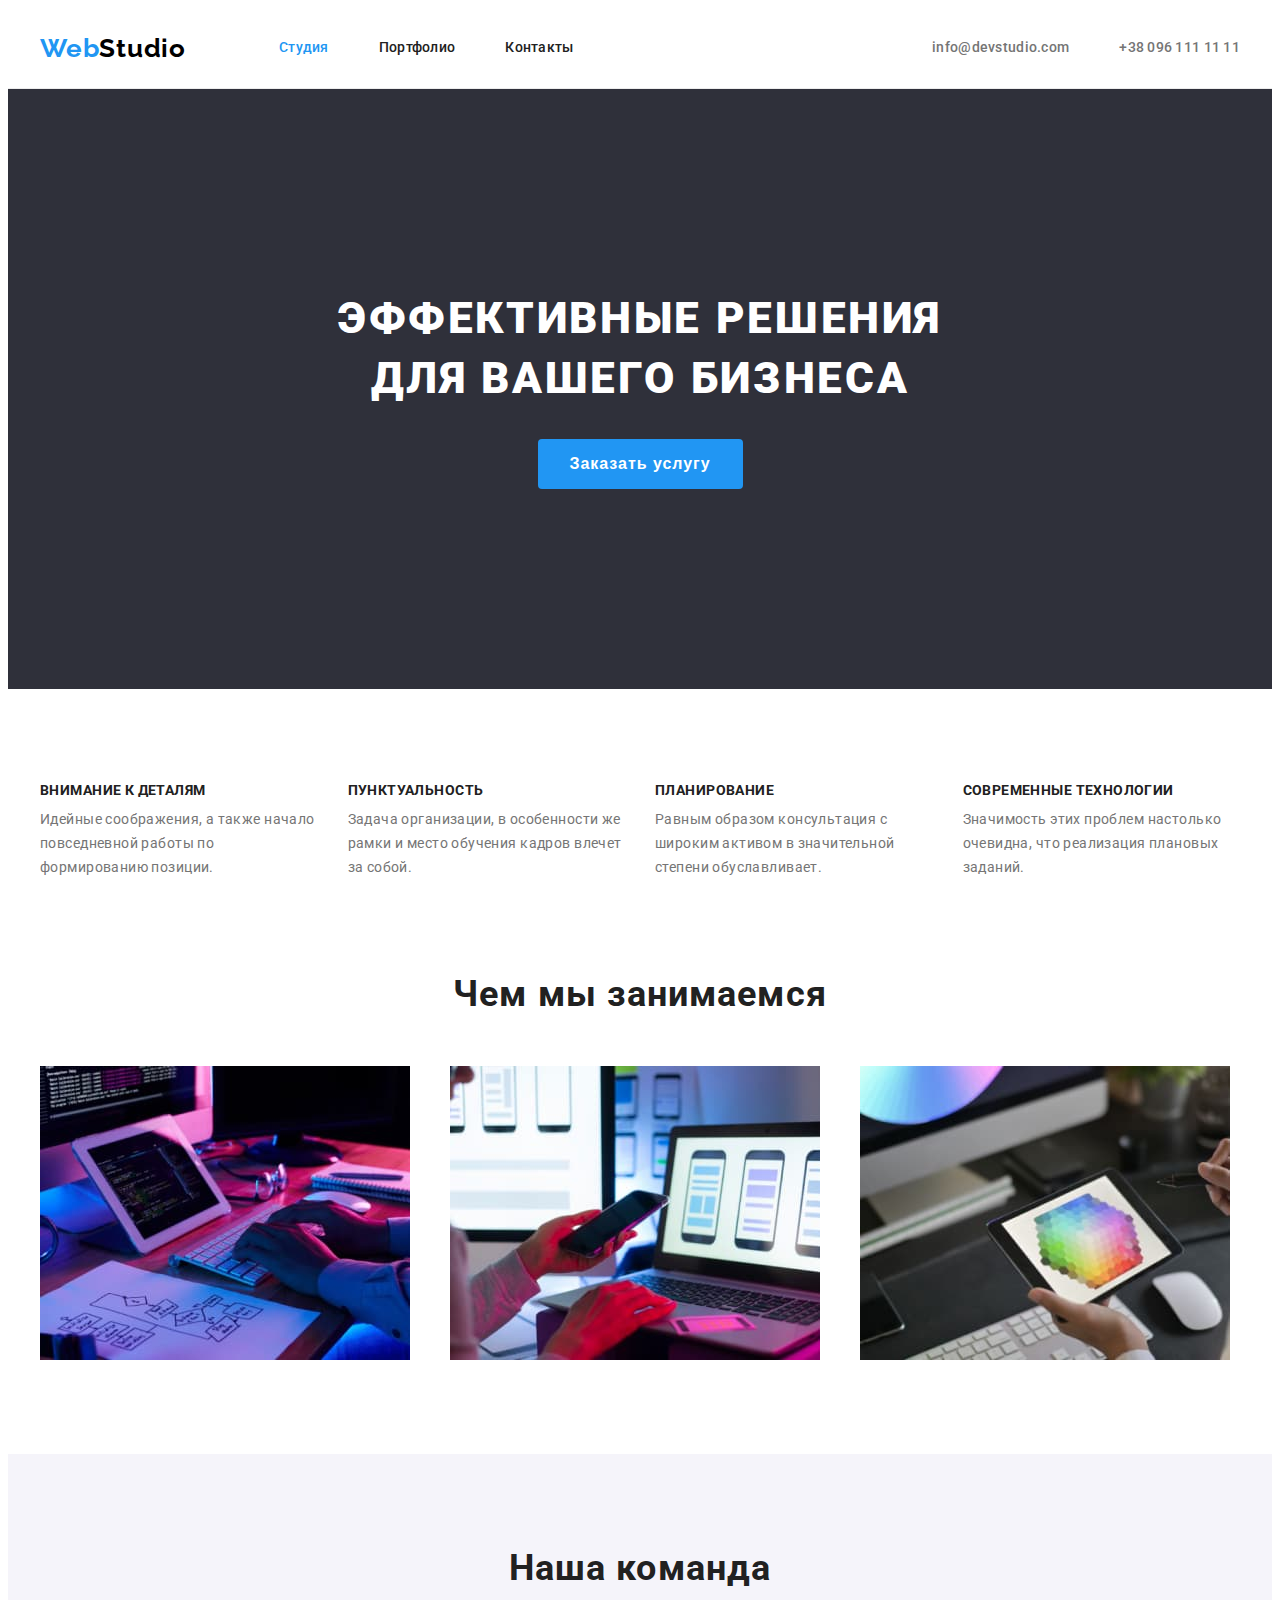
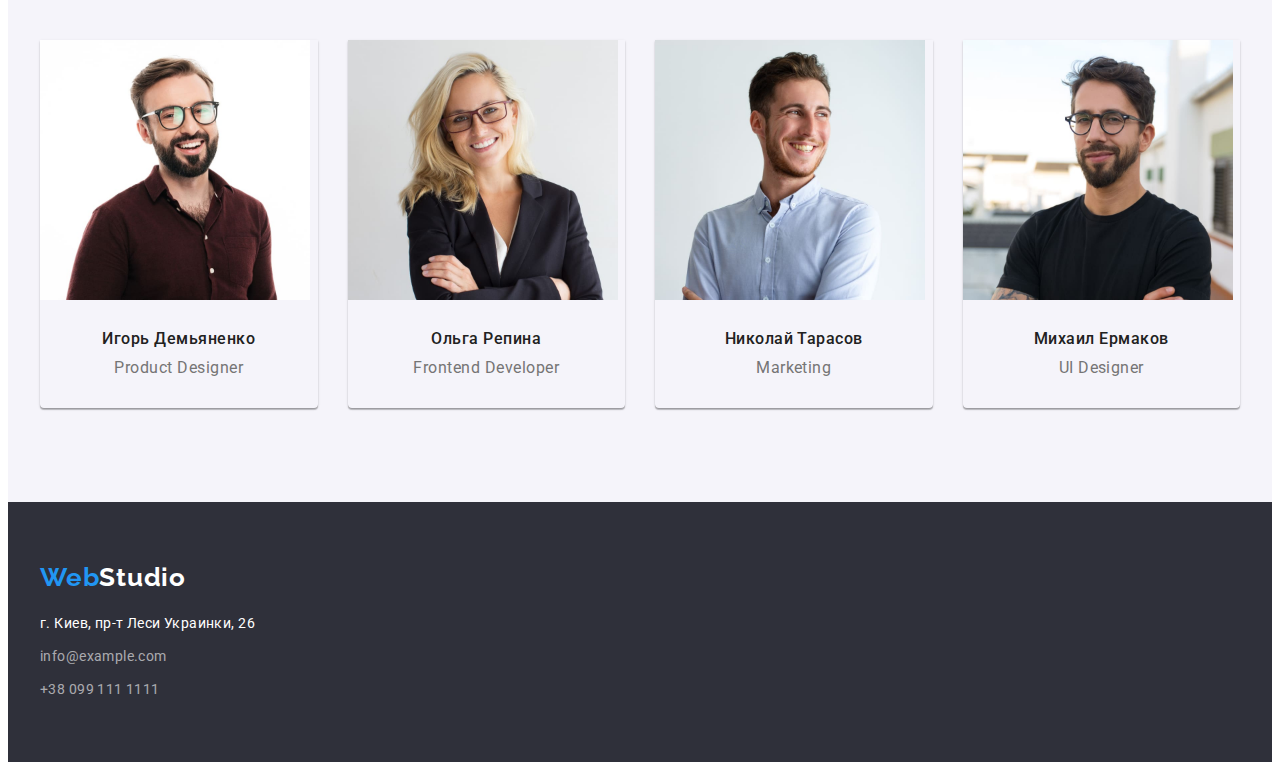
==== index.html @ 1a663ec4 "copy-hw-03" ====
<!DOCTYPE html>
<html lang="ru">
<head>
    <meta charset="UTF-8">
    <meta http-equiv="X-UA-Compatible" content="IE=edge">
    <meta name="viewport" content="width=device-width, initial-scale=1.0">
    <title>Document</title>
    <link rel="preconnect" href="https://fonts.googleapis.com">
    <link rel="preconnect" href="https://fonts.gstatic.com" crossorigin>
    <link href="https://fonts.googleapis.com/css2?family=Raleway:wght@700&family=Roboto:wght@400;500;700;900&display=swap"
        rel="stylesheet">
    <link rel="stylesheet" href="https://cdnjs.cloudflare.com/ajax/libs/modern-normalize/1.1.0/modern-normalize.min.css"
        integrity="sha512-wpPYUAdjBVSE4KJnH1VR1HeZfpl1ub8YT/NKx4PuQ5NmX2tKuGu6U/JRp5y+Y8XG2tV+wKQpNHVUX03MfMFn9Q=="
        crossorigin="anonymous" referrerpolicy="no-referrer" />
    <link rel="stylesheet" href="./css/styles.css">
</head>

<body>

    <header class="header">
        <div class="container header-flex">
            <nav class="navigation">
                <a class="link logo logo-header" href="" lang="en"><span class="web">Web</span>Studio</a>
                <ul class="list list-nav">
                    <li class="list-nav-item"><a class="link nav-link active" href="./index.html">Студия</a></li>
                    <li class="list-nav-item"><a class="link nav-link" href="./portfolio.html">Портфолио</a></li>
                    <li class="list-nav-item"><a class="link nav-link" href="">Контакты</a></li>
                </ul>
            </nav>
            <ul class="list list-contacts">
                <li class="list-contacts-item"><a class="link contacts-link" href="mailto:info@devstudio.com">info@devstudio.com</a></li>
                <li class="list-contacts-item"><a class="link contacts-link" href="tel:+380961111111">+38 096 111 11 11</a></li>
            </ul>
        </div>
    </header>

    <main>

        <section class="hero">
            <h1 class="hero-title">Эффективные решения<br> для вашего бизнеса</h1>
            <button class="order-service" type="button">Заказать услугу</button>
        </section>

        <section class="features">
            <div class="container">
                <h2 style="display:none">Особенности</h2>
                <ul class="list list-features">
                    <li class="list-features-item">
                        <h3 class="list-features-title">Внимание к деталям</h3>
                        <p class="list-features-text">Идейные соображения, а также начало повседневной
                            работы по формированию позиции.</p>
                    </li>
                    <li class="list-features-item">
                        <h3 class="list-features-title">Пунктуальность</h3>
                        <p class="list-features-text">Задача организации, в особенности же рамки
                            и место обучения кадров влечет за собой.</p>
                    </li>
                    <li class="list-features-item">
                        <h3 class="list-features-title">Планирование</h3>
                        <p class="list-features-text">Равным образом консультация с широким активом
                            в значительной степени обуславливает.</p>
                    </li>
                    <li class="list-features-item">
                        <h3 class="list-features-title">Современные технологии</h3>
                        <p class="list-features-text">Значимость этих проблем настолько очевидна,
                            что реализация плановых заданий.</p>
                    </li>
                </ul>
            </div>
        </section>

        <section class="activities">
            <div class="container">
                <h2 class="activities-title">Чем мы занимаемся</h2>
                <ul class="list list-activities">
                    <li class="list-activities-item"><img src="./images/whatwearedoing/img1.jpg" alt="Руки, котрорые пишут код"
                            width="370" height="294">
                    </li>
                    <li class="list-activities-item"><img src="./images/whatwearedoing/img2.jpg" alt="Проверяют макет сайтя для телефона"
                            width="370" height="294">
                    </li>
                    <li class="list-activities-item"><img src="./images/whatwearedoing/img3.jpg" alt="Планшет, на котором цветной логотип"
                            width="370" height="294">
                    </li>
                </ul>
            </div>
        </section>

        <section class="ourteam">
            <div class="container">
                <h2 class="ourteam-title">Наша команда</h2>
                <ul class="list list-ourteam">
                    <li class="list-ourteam-item">
                        <img src="./images/ourteam/img1.jpg" alt="Фото Игоря Демьяненко" width="270" height="260">
                        <h3 class="ourteam-name">Игорь Демьяненко</h3>
                        <p class="ourteam-profession" lang="en">Product Designer</p>
                    </li>
                    <li class="list-ourteam-item">
                        <img src="./images/ourteam/img2.jpg" alt="Фото Ольги Репиной" width="270" height="260">
                        <h3 class="ourteam-name">Ольга Репина</h3>
                        <p class="ourteam-profession" lang="en">Frontend Developer</p>
                    </li>
                    <li class="list-ourteam-item">
                        <img src="./images/ourteam/img3.jpg" alt="Фото Николая Тарасова" width="270" height="260">
                        <h3 class="ourteam-name">Николай Тарасов</h3>
                        <p class="ourteam-profession" lang="en">Marketing</p>
                    </li>
                    <li class="list-ourteam-item">
                        <img src="./images/ourteam/img4.jpg" alt="Фото Михаила Ермакова" width="270" height="260">
                        <h3 class="ourteam-name">Михаил Ермаков</h3>
                        <p class="ourteam-profession" lang="en">UI Designer</p>
                    </li>
                </ul>
            </div>
        </section>
    </main>

    <footer class="footer">
        <div class="container">
        <a class="link logo logo-footer" href="" lang="en"><span class="web">Web</span>Studio</a>
            <address class="footer-contacts">
                <ul class="list list-footer">
                    <li class="list-footer-item"><a class="link footer-address-link"
                            href="https://goo.gl/maps/6n3pDnKZSii65f8L8" target="_blank" rel="noreferrer noopener">
                            г. Киев, пр-т Леси Украинки, 26</a>
                    </li>
                    <li class="list-footer-item"><a class="link footer-contacts-link"
                            href="mailto:info@example.com">info@example.com</a>
                    </li>
                    <li class="list-footer-item"><a class="link footer-contacts-link" 
                            href="tel:+380991111111">+38 099 111 1111</a>
                    </li>
                </ul>
            </address>
        </div>
    </footer>

    
</body>
</html>
---- css/styles.css ----
:root {
  --logo-web-color: #2196f3;
  --logo-studio-header-color: #000000;
  --logo-studio-footer-color: #ffffff;
  --main-title-color: #212121;
  --main-text-color: #757575;
  --accent-color: #2196f3;
  --darkbg-text-color: #ffffff;
  --first-bg-color: #2f303a;
  --second-bg-color: #f5f4fa;
}

body {
  font-family: 'Roboto', sans-serif;
}

p,
h1,
h2,
h3,
h4,
h5,
h6 {
  margin-top: 0;
  margin-bottom: 0;
}

ul {
  margin-top: 0;
  margin-bottom: 0;
  padding-left: 0;
}

img {
  display: block;
  max-width: 100%;
  height: auto;
}

.link {
  text-decoration: none;
}

.list {
  list-style: none;
}
.container {
  width: 1200px;
  padding-left: 15px;
  padding-right: 15px;
  margin: 0 auto;
}

/*-----------header------------*/

.header {
  border-bottom: 1px solid #ececec;
}

.header-flex {
  display: flex;
  align-items: center;
}

.navigation {
  display: flex;
  align-items: center;
}

.list-nav {
  display: flex;
}

.list-contacts {
  display: flex;
  margin-left: auto;
}

.list-nav-item:not(:last-child) {
  margin-right: 50px;
}

.list-contacts-item:not(:last-child) {
  margin-right: 50px;
}

.logo {
  display: block;
  margin-right: 93px;
  font-family: Raleway, sans-serif;
  font-weight: 700;
  font-size: 26px;
  line-height: 1.19;
  letter-spacing: 0.03em;
}

.logo-header {
  color: var(--logo-studio-header-color);
}

.web {
  color: var(--logo-web-color);
}

.nav-link,
.contacts-link {
  display: block;
  padding-top: 32px;
  padding-bottom: 32px;
  font-weight: 500;
  font-size: 14px;
  line-height: 1.14;
  letter-spacing: 0.02em;
  color: var(--main-title-color);
}

.contacts-link {
  color: var(--main-text-color);
}

.nav-link:hover,
.nav-link:focus {
  color: var(--accent-color);
}

.contacts-link:hover,
.contacts-link:focus {
  color: var(--accent-color);
}

a.active {
  color: var(--accent-color);
}

/*------------main---section-hero-------------*/

.hero {
  padding-top: 200px;
  padding-bottom: 200px;
  text-align: center;
}

.hero,
.footer {
  background-color: var(--first-bg-color);
}

.hero-title {
  font-weight: 900;
  font-size: 44px;
  line-height: 1.36;
  letter-spacing: 0.06em;
  text-transform: uppercase;
  color: var(--darkbg-text-color);
}

.order-service {
  margin-top: 30px;
  padding: 10px 32px;
  border: 0px;
  border-radius: 4px;
  font-weight: 700;
  font-size: 16px;
  line-height: 1.87;
  letter-spacing: 0.06em;
  background: var(--accent-color);
  color: #ffffff;
}

/*-----------main---section-features-------------*/

.features {
  padding-top: 94px;
  padding-bottom: 94px;
}

.list-features {
  display: flex;
  margin-right: -30px;
}

.list-features-item {
  flex-basis: calc(100% / 4 - 30px);
}

.list-features-item {
  margin-right: 30px;
}

.list-features-title {
  font-weight: 700;
  font-size: 14px;
  line-height: 1.14;
  letter-spacing: 0.03em;
  text-transform: uppercase;
  color: var(--main-title-color);
}

.list-features-text {
  margin-top: 10px;
  font-weight: 400;
  font-size: 14px;
  line-height: 1.71;
  letter-spacing: 0.03em;
  color: var(--main-text-color);
}

/*-----------main---sections---activities & ourteam------------*/

.activities {
  padding-bottom: 94px;
}

.list-activities {
  display: flex;
  margin-right: -30px;
}

.list-activities-item {
  flex-basis: calc(100% / 3 - 30px);
  margin-right: 30px;
}

.activities-title,
.ourteam-title {
  margin-bottom: 50px;
  text-align: center;
  font-weight: 700;
  font-size: 36px;
  line-height: 1.16;
  letter-spacing: 0.03em;
  color: var(--main-title-color);
}

.ourteam {
  padding-top: 94px;
  padding-bottom: 94px;
  background-color: var(--second-bg-color);
}

.list-ourteam {
  display: flex;
  margin-right: -30px;
}

.list-ourteam-item {
  flex-basis: calc(100% / 4 - 30px);
  margin-right: 30px;
  padding-bottom: 30px;
  text-align: center;
  box-shadow: 0px 1px 3px rgba(0, 0, 0, 0.12), 0px 1px 1px rgba(0, 0, 0, 0.14),
    0px 2px 1px rgba(0, 0, 0, 0.2);
  border-radius: 0px 0px 4px 4px;
}

.ourteam-name {
  margin-top: 30px;
  font-weight: 500;
  font-size: 16px;
  line-height: 1.18;
  letter-spacing: 0.03em;
  color: var(--main-title-color);
}

.ourteam-profession {
  margin-top: 10px;
  font-weight: 400;
  font-size: 16px;
  line-height: 1.18;
  letter-spacing: 0.03em;
  color: var(--main-text-color);
}

/*-------portfolio-page-------- */

.portfolio {
  padding-top: 94px;
  padding-bottom: 94px;
}

.portfolio-filter {
  display: flex;
  justify-content: center;
}

.filter-item:not(:last-child) {
  margin-right: 8px;
}

.portfolio-button {
  padding: 6px 22px;
  font-weight: 500;
  font-size: 16px;
  line-height: 1.62;
  letter-spacing: 0.03em;
  color: var(--main-title-color);
  background-color: var(--second-bg-color);
  border: 0px;
  border-radius: 4px;
}

.portfolio-button:hover,
.portfolio-button:focus {
  background-color: var(--accent-color);
  color: var(--darkbg-text-color);
}

.portfolio-works {
  display: flex;
  flex-wrap: wrap;
  margin-top: 50px;
  margin-right: -30px;
  margin-bottom: -30px;
}

.works-item {
  flex-basis: calc(100% / 3 - 30px);
  margin-right: 30px;
  margin-bottom: 30px;
}

.card-text {
  padding: 20px 24px;
  border-left: 1px solid #eeeeee;
  border-right: 1px solid #eeeeee;
  border-bottom: 1px solid #eeeeee;
}

.works-title {
  font-weight: 700;
  font-size: 18px;
  line-height: 2;
  letter-spacing: 0.06em;
  color: var(--main-title-color);
}

.works-text {
  margin-top: 4px;
  font-weight: 400;
  font-size: 16px;
  line-height: 1.87;
  letter-spacing: 0.03em;
  color: var(--main-text-color);
}

/*------------footer-styles--------*/

.footer {
  padding-top: 60px;
  padding-bottom: 60px;
}

.logo-footer {
  color: var(--logo-studio-footer-color);
}

.footer-contacts {
  margin-top: 20px;
  font-style: normal;
  font-weight: 400;
  font-size: 14px;
  line-height: 1.71;
  letter-spacing: 0.03em;
}

.list-footer-item:not(:first-child) {
  margin-top: 9px;
}

.footer-address-link {
  color: var(--darkbg-text-color);
}
.footer-contacts-link {
  color: rgba(255, 255, 255, 0.6);
}
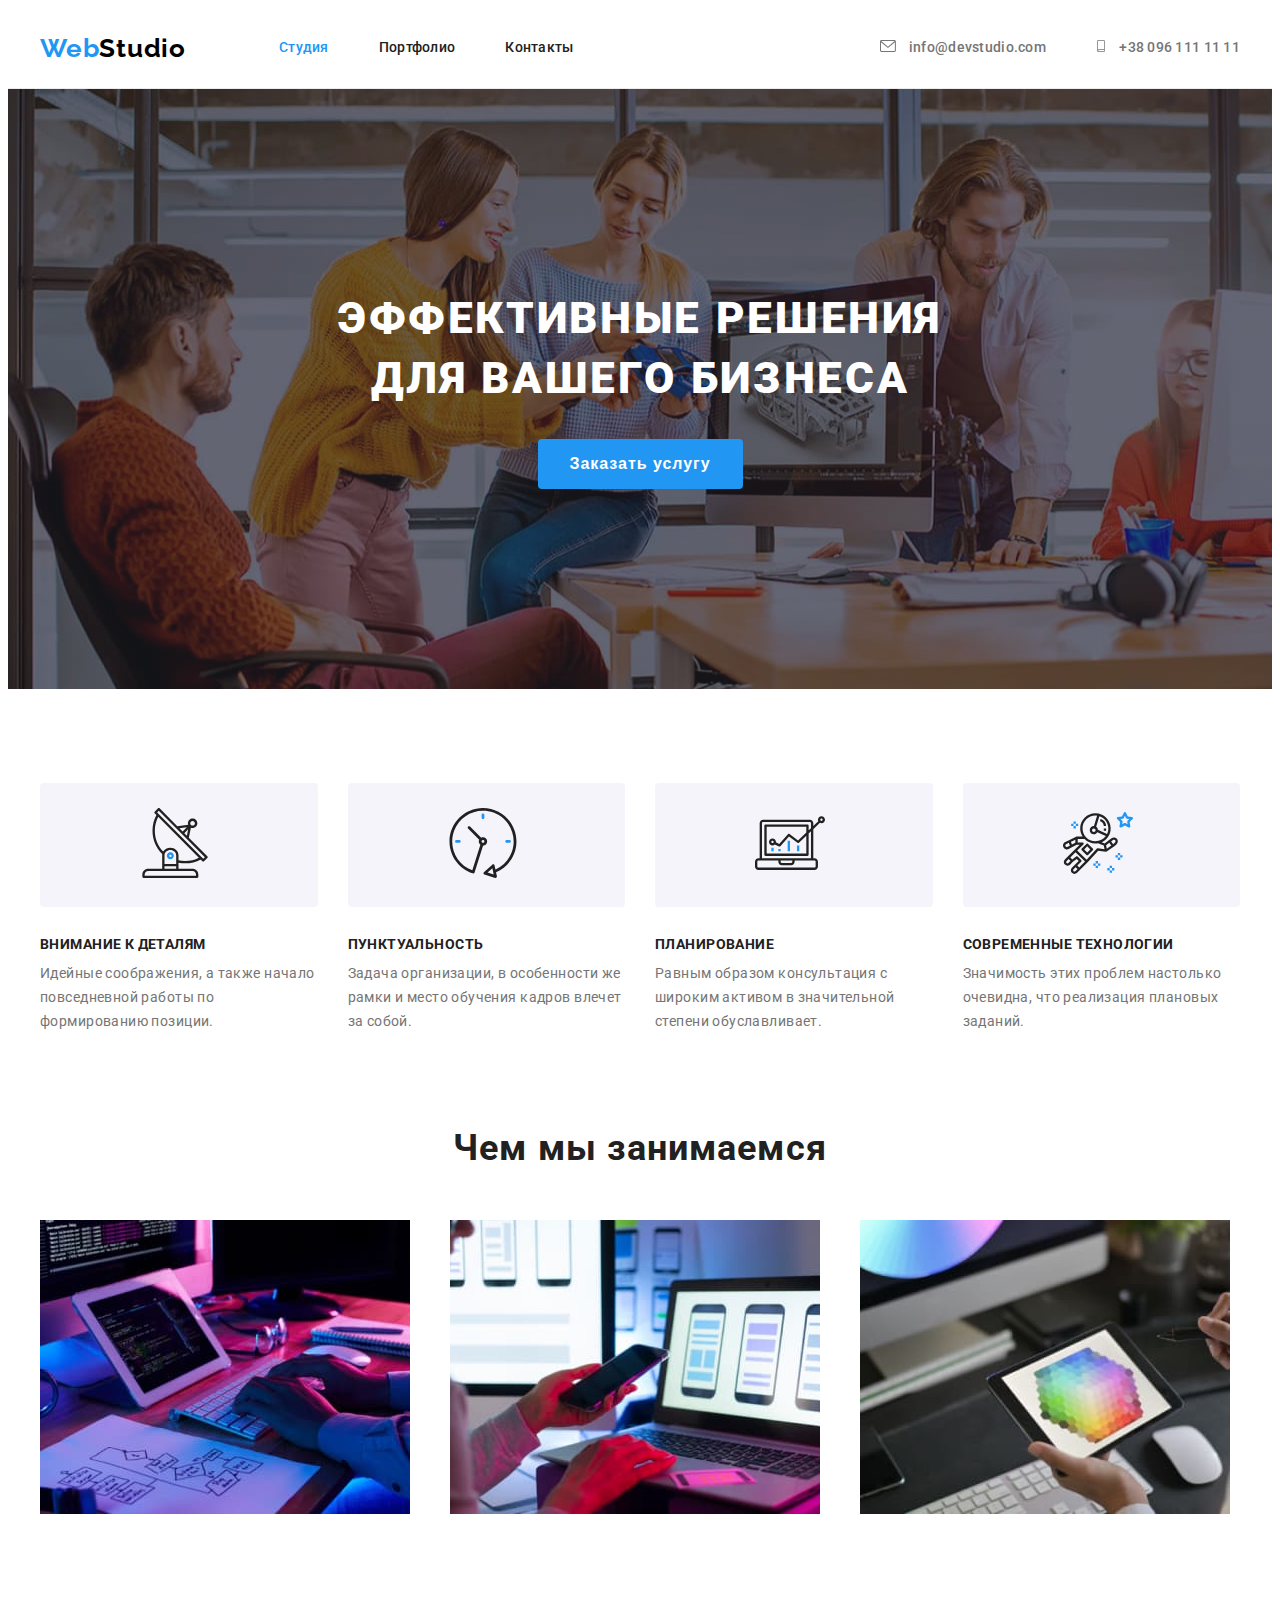
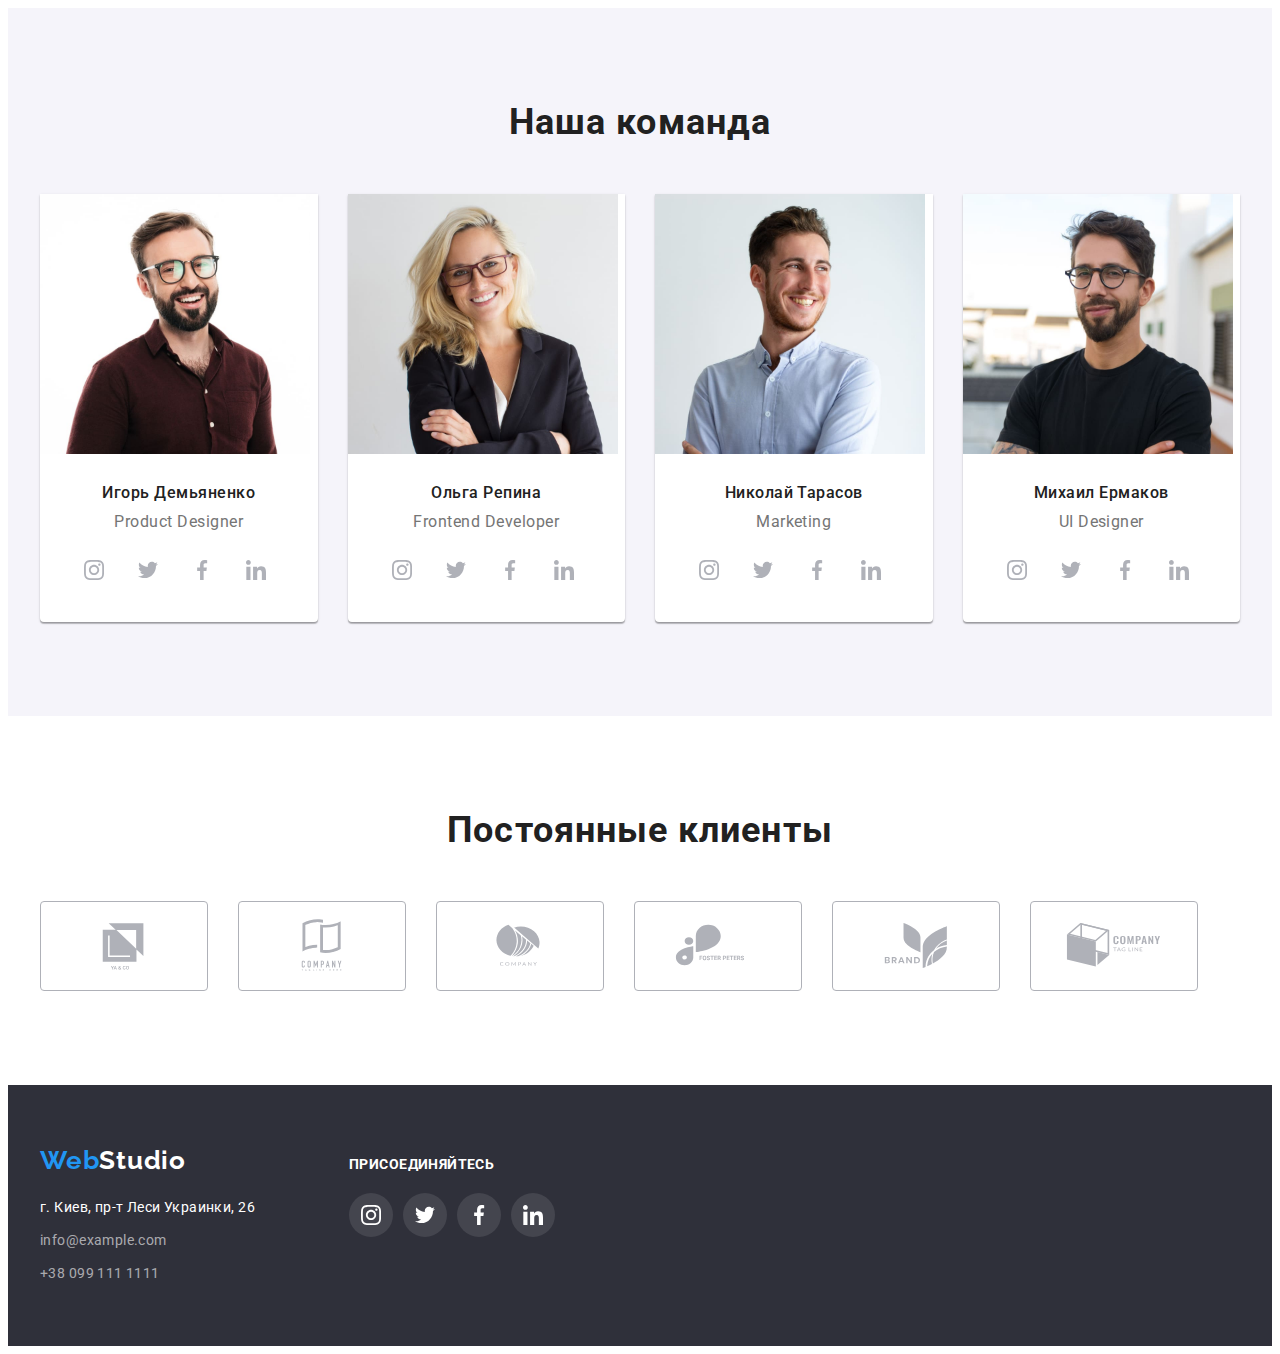
==== commit f1594fd5: "icons-and-bg" ====
--- a/index.html
+++ b/index.html
@@ -28,8 +28,20 @@
                 </ul>
             </nav>
             <ul class="list list-contacts">
-                <li class="list-contacts-item"><a class="link contacts-link" href="mailto:info@devstudio.com">info@devstudio.com</a></li>
-                <li class="list-contacts-item"><a class="link contacts-link" href="tel:+380961111111">+38 096 111 11 11</a></li>
+                <li class="list-contacts-item">
+                    
+                    <a class="link contacts-link" href="mailto:info@devstudio.com">
+                        <svg class="contacts-icon" width="16" height="12">
+                            <use href="./images/sprite.svg#icon-envelope-1"></use>
+                        </svg>
+                        info@devstudio.com</a></li>
+                <li class="list-contacts-item">
+                    
+                    <a class="link contacts-link" href="tel:+380961111111">
+                        <svg class="contacts-icon" width="10" height="12">
+                            <use href="./images/sprite.svg#icon-smartphone-1"></use>
+                        </svg>
+                        +38 096 111 11 11</a></li>
             </ul>
         </div>
     </header>
@@ -41,26 +53,46 @@
             <button class="order-service" type="button">Заказать услугу</button>
         </section>
 
-        <section class="features">
+        <section class="section">
             <div class="container">
                 <h2 style="display:none">Особенности</h2>
                 <ul class="list list-features">
                     <li class="list-features-item">
+                        <div class="features-icon" >
+                            <svg width="70" height="70">
+                                <use href="./images/sprite.svg#icon-antenna-1-1"></use>
+                            </svg>
+                        </div>
                         <h3 class="list-features-title">Внимание к деталям</h3>
                         <p class="list-features-text">Идейные соображения, а также начало повседневной
                             работы по формированию позиции.</p>
                     </li>
                     <li class="list-features-item">
+                        <div class="features-icon">
+                            <svg width="70" height="70">
+                                <use href="./images/sprite.svg#icon-clock-1-1"></use>
+                            </svg>
+                        </div>
                         <h3 class="list-features-title">Пунктуальность</h3>
                         <p class="list-features-text">Задача организации, в особенности же рамки
                             и место обучения кадров влечет за собой.</p>
                     </li>
                     <li class="list-features-item">
+                        <div class="features-icon">
+                            <svg width="70" height="70">
+                                <use href="./images/sprite.svg#icon-diagram-1-1"></use>
+                            </svg>
+                        </div>
                         <h3 class="list-features-title">Планирование</h3>
                         <p class="list-features-text">Равным образом консультация с широким активом
                             в значительной степени обуславливает.</p>
                     </li>
                     <li class="list-features-item">
+                        <div class="features-icon">
+                            <svg width="70" height="70">
+                                <use href="./images/sprite.svg#icon-astronaut-1-1"></use>
+                            </svg>
+                        </div>
                         <h3 class="list-features-title">Современные технологии</h3>
                         <p class="list-features-text">Значимость этих проблем настолько очевидна,
                             что реализация плановых заданий.</p>
@@ -86,7 +118,7 @@
             </div>
         </section>
 
-        <section class="ourteam">
+        <section class="ourteam section">
             <div class="container">
                 <h2 class="ourteam-title">Наша команда</h2>
                 <ul class="list list-ourteam">
@@ -94,30 +126,202 @@
                         <img src="./images/ourteam/img1.jpg" alt="Фото Игоря Демьяненко" width="270" height="260">
                         <h3 class="ourteam-name">Игорь Демьяненко</h3>
                         <p class="ourteam-profession" lang="en">Product Designer</p>
+                        <ul class="ourteam-social-list list">
+                            <li class="ourteam-social-item">
+                                <a class="ourteam-social-link link" href="">
+                                    <svg class="ourteam-social-icon" width="20" height="20">
+                                        <use href="./images/sprite.svg#icon-instagram-2-1"></use>
+                                    </svg>
+                                </a>       
+                            </li>
+                            <li class="ourteam-social-item">
+                                <a class="ourteam-social-link link" href="">
+                                    <svg class="ourteam-social-icon" width="20" height="20">
+                                        <use href="./images/sprite.svg#icon-twitter-1-1"></use>
+                                    </svg>
+                                </a>
+                            </li>
+                            <li class="ourteam-social-item">
+                                <a class="ourteam-social-link link" href="">
+                                    <svg class="ourteam-social-icon" width="20" height="20">
+                                        <use href="./images/sprite.svg#icon-facebook-1-1"></use>
+                                    </svg>
+                                </a>
+                            </li>
+                            <li class="ourteam-social-item">
+                                <a class="ourteam-social-link link" href="">
+                                    <svg class="ourteam-social-icon" width="20" height="20">
+                                        <use href="./images/sprite.svg#icon-linkedin-1-1"></use>
+                                    </svg>
+                                </a>
+                            </li>
+                        </ul>
                     </li>
                     <li class="list-ourteam-item">
                         <img src="./images/ourteam/img2.jpg" alt="Фото Ольги Репиной" width="270" height="260">
                         <h3 class="ourteam-name">Ольга Репина</h3>
                         <p class="ourteam-profession" lang="en">Frontend Developer</p>
+                        <ul class="ourteam-social-list list">
+                            <li class="ourteam-social-item">
+                                <a class="ourteam-social-link link" href="">
+                                    <svg class="ourteam-social-icon" width="20" height="20">
+                                        <use href="./images/sprite.svg#icon-instagram-2-1"></use>
+                                    </svg>
+                                </a>
+                            </li>
+                            <li class="ourteam-social-item">
+                                <a class="ourteam-social-link link" href="">
+                                    <svg class="ourteam-social-icon" width="20" height="20">
+                                        <use href="./images/sprite.svg#icon-twitter-1-1"></use>
+                                    </svg>
+                                </a>
+                            </li>
+                            <li class="ourteam-social-item">
+                                <a class="ourteam-social-link link" href="">
+                                    <svg class="ourteam-social-icon" width="20" height="20">
+                                        <use href="./images/sprite.svg#icon-facebook-1-1"></use>
+                                    </svg>
+                                </a>
+                            </li>
+                            <li class="ourteam-social-item">
+                                <a class="ourteam-social-link link" href="">
+                                    <svg class="ourteam-social-icon" width="20" height="20">
+                                        <use href="./images/sprite.svg#icon-linkedin-1-1"></use>
+                                    </svg>
+                                </a>
+                            </li>
+                        </ul>
                     </li>
                     <li class="list-ourteam-item">
                         <img src="./images/ourteam/img3.jpg" alt="Фото Николая Тарасова" width="270" height="260">
                         <h3 class="ourteam-name">Николай Тарасов</h3>
                         <p class="ourteam-profession" lang="en">Marketing</p>
+                        <ul class="ourteam-social-list list">
+                            <li class="ourteam-social-item">
+                                <a class="ourteam-social-link link" href="">
+                                    <svg class="ourteam-social-icon" width="20" height="20">
+                                        <use href="./images/sprite.svg#icon-instagram-2-1"></use>
+                                    </svg>
+                                </a>
+                            </li>
+                            <li class="ourteam-social-item">
+                                <a class="ourteam-social-link link" href="">
+                                    <svg class="ourteam-social-icon" width="20" height="20">
+                                        <use href="./images/sprite.svg#icon-twitter-1-1"></use>
+                                    </svg>
+                                </a>
+                            </li>
+                            <li class="ourteam-social-item">
+                                <a class="ourteam-social-link link" href="">
+                                    <svg class="ourteam-social-icon" width="20" height="20">
+                                        <use href="./images/sprite.svg#icon-facebook-1-1"></use>
+                                    </svg>
+                                </a>
+                            </li>
+                            <li class="ourteam-social-item">
+                                <a class="ourteam-social-link link" href="">
+                                    <svg class="ourteam-social-icon" width="20" height="20">
+                                        <use href="./images/sprite.svg#icon-linkedin-1-1"></use>
+                                    </svg>
+                                </a>
+                            </li>
+                        </ul>
                     </li>
                     <li class="list-ourteam-item">
                         <img src="./images/ourteam/img4.jpg" alt="Фото Михаила Ермакова" width="270" height="260">
                         <h3 class="ourteam-name">Михаил Ермаков</h3>
                         <p class="ourteam-profession" lang="en">UI Designer</p>
+                        <ul class="ourteam-social-list list">
+                            <li class="ourteam-social-item">
+                                <a class="ourteam-social-link link" href="">
+                                    <svg class="ourteam-social-icon" width="20" height="20">
+                                        <use href="./images/sprite.svg#icon-instagram-2-1"></use>
+                                    </svg>
+                                </a>
+                            </li>
+                            <li class="ourteam-social-item">
+                                <a class="ourteam-social-link link" href="">
+                                    <svg class="ourteam-social-icon" width="20" height="20">
+                                        <use href="./images/sprite.svg#icon-twitter-1-1"></use>
+                                    </svg>
+                                </a>
+                            </li>
+                            <li class="ourteam-social-item">
+                                <a class="ourteam-social-link link" href="">
+                                    <svg class="ourteam-social-icon" width="20" height="20">
+                                        <use href="./images/sprite.svg#icon-facebook-1-1"></use>
+                                    </svg>
+                                </a>
+                            </li>
+                            <li class="ourteam-social-item">
+                                <a class="ourteam-social-link link" href="">
+                                    <svg class="ourteam-social-icon" width="20" height="20">
+                                        <use href="./images/sprite.svg#icon-linkedin-1-1"></use>
+                                    </svg>
+                                </a>
+                            </li>
+                        </ul>
                     </li>
                 </ul>
             </div>
         </section>
+
+        <section class="section">
+            <div class="container">
+                <h2 class="clients-title">Постоянные клиенты</h2>
+                <ul class="clients-list list">
+                    <li class="clients-list-item">
+                        <a class="clients-link link" href="">
+                            <svg class="clients-icon" width="106" height="60">
+                                <use href="./images/sprite.svg#icon-Logo-6"></use>
+                            </svg>
+                        </a>
+                    </li>
+                    <li class="clients-list-item">
+                        <a class="clients-link link" href="">
+                            <svg class="clients-icon" width="106" height="60">
+                                <use href="./images/sprite.svg#icon-Logo-1-1"></use>
+                            </svg>
+                        </a>
+                    </li>
+                    <li class="clients-list-item">
+                        <a class="clients-link link" href="">
+                            <svg class="clients-icon" width="106" height="60">
+                                <use href="./images/sprite.svg#icon-Logo-2-1"></use>
+                            </svg>
+                        </a>
+                    </li>
+                    <li class="clients-list-item">
+                        <a class="clients-link link" href="">
+                            <svg class="clients-icon" width="106" height="60">
+                                <use href="./images/sprite.svg#icon-Logo-3-1"></use>
+                            </svg>
+                        </a>
+                    </li>
+                    <li class="clients-list-item">
+                        <a class="clients-link link" href="">
+                            <svg class="clients-icon" width="106" height="60">
+                                <use href="./images/sprite.svg#icon-Logo-4-1"></use>
+                            </svg>
+                        </a>
+                    </li>
+                    <li class="clients-list-item">
+                        <a class="clients-link link" href="">
+                            <svg class="clients-icon" width="106" height="60">
+                                <use href="./images/sprite.svg#icon-Logo-5-1"></use>
+                            </svg>
+                        </a>
+                    </li>
+                </ul>
+            </div>
+        </section>
     </main>
 
     <footer class="footer">
-        <div class="container">
-        <a class="link logo logo-footer" href="" lang="en"><span class="web">Web</span>Studio</a>
+        <h2 style="display:none">Контакты<span lang="en">Webstudio</span></h2>
+        <div class="container footer-flexcont">
+        <div class="address">   
+            <a class="link logo logo-footer" href="" lang="en"><span class="web">Web</span>Studio</a>
             <address class="footer-contacts">
                 <ul class="list list-footer">
                     <li class="list-footer-item"><a class="link footer-address-link"
@@ -133,6 +337,41 @@
                 </ul>
             </address>
         </div>
+
+        <div class="webstudio-social">
+            <h3 class="webstudio-social-title">Присоединяйтесь</h3>
+            <ul class="webstudio-social-list list">
+                <li class="webstudio-social-item">
+                    <a class="webstudio-social-link link" href="">
+                        <svg class="webstudio-social-icon" width="20" height="20">
+                            <use href="./images/sprite.svg#icon-instagram-2-1"></use>
+                        </svg>
+                    </a>
+                </li>
+                <li class="webstudio-social-item">
+                    <a class="webstudio-social-link link" href="">
+                        <svg class="webstudio-social-icon" width="20" height="20">
+                            <use href="./images/sprite.svg#icon-twitter-1-1"></use>
+                        </svg>
+                    </a>
+                </li>
+                <li class="webstudio-social-item">
+                    <a class="webstudio-social-link link" href="">
+                        <svg class="webstudio-social-icon" width="20" height="20">
+                            <use href="./images/sprite.svg#icon-facebook-1-1"></use>
+                        </svg>
+                    </a>
+                </li>
+                <li class="webstudio-social-item">
+                    <a class="webstudio-social-link link" href="">
+                        <svg class="webstudio-social-icon" width="20" height="20">
+                            <use href="./images/sprite.svg#icon-linkedin-1-1"></use>
+                        </svg>
+                    </a>
+                </li>
+            </ul>
+        </div>
+        </div>
     </footer>
 
     
--- a/css/styles.css
+++ b/css/styles.css
@@ -8,6 +8,7 @@
   --darkbg-text-color: #ffffff;
   --first-bg-color: #2f303a;
   --second-bg-color: #f5f4fa;
+  --icon-color: #afb1b8;
 }
 
 body {
@@ -44,6 +45,12 @@
 .list {
   list-style: none;
 }
+
+.section {
+  padding-top: 94px;
+  padding-bottom: 94px;
+}
+
 .container {
   width: 1200px;
   padding-left: 15px;
@@ -78,6 +85,11 @@
 
 .list-nav-item:not(:last-child) {
   margin-right: 50px;
+}
+
+.contacts-icon {
+  margin-right: 10px;
+  fill: currentColor;
 }
 
 .list-contacts-item:not(:last-child) {
@@ -138,6 +150,8 @@
   padding-top: 200px;
   padding-bottom: 200px;
   text-align: center;
+  background-image: linear-gradient(rgba(47, 48, 58, 0.4), rgba(47, 48, 58, 0.4)),
+    url(../images/hero/hero-img-opt.jpg);
 }
 
 .hero,
@@ -169,11 +183,6 @@
 
 /*-----------main---section-features-------------*/
 
-.features {
-  padding-top: 94px;
-  padding-bottom: 94px;
-}
-
 .list-features {
   display: flex;
   margin-right: -30px;
@@ -187,7 +196,14 @@
   margin-right: 30px;
 }
 
+.features-icon {
+  padding: 25px 100px;
+  background-color: var(--second-bg-color);
+  border-radius: 4px;
+}
+
 .list-features-title {
+  margin-top: 30px;
   font-weight: 700;
   font-size: 14px;
   line-height: 1.14;
@@ -222,7 +238,8 @@
 }
 
 .activities-title,
-.ourteam-title {
+.ourteam-title,
+.clients-title {
   margin-bottom: 50px;
   text-align: center;
   font-weight: 700;
@@ -233,8 +250,6 @@
 }
 
 .ourteam {
-  padding-top: 94px;
-  padding-bottom: 94px;
   background-color: var(--second-bg-color);
 }
 
@@ -247,6 +262,7 @@
   flex-basis: calc(100% / 4 - 30px);
   margin-right: 30px;
   padding-bottom: 30px;
+  background-color: #ffffff;
   text-align: center;
   box-shadow: 0px 1px 3px rgba(0, 0, 0, 0.12), 0px 1px 1px rgba(0, 0, 0, 0.14),
     0px 2px 1px rgba(0, 0, 0, 0.2);
@@ -270,13 +286,68 @@
   letter-spacing: 0.03em;
   color: var(--main-text-color);
 }
+.ourteam-social-list {
+  display: flex;
+  align-items: center;
+  margin-top: 16px;
+  padding-left: 32px;
+  padding-right: 32px;
+}
+
+.ourteam-social-link {
+  display: block;
+  padding: 12px;
+  border-radius: 50%;
+}
+
+.ourteam-social-item:not(:last-child) {
+  margin-right: 10px;
+}
+
+.ourteam-social-icon {
+  display: block;
+  fill: var(--icon-color);
+}
+
+.ourteam-social-link:hover,
+.ourteam-social-link:focus,
+.ourteam-social-icon:hover,
+.ourteam-social-icon:focus {
+  background-color: var(--accent-color);
+  fill: var(--darkbg-text-color);
+}
+
+/* -------------main--------section-clients------------- */
+
+.clients-list {
+  display: flex;
+  flex-wrap: wrap;
+  margin-right: -30px;
+}
+.clients-list-item {
+  margin-right: 30px;
+}
+.clients-link {
+  display: block;
+  padding: 14px 30px;
+  border: 1px solid var(--icon-color);
+  border-radius: 4px;
+}
+
+.clients-icon {
+  display: block;
+  fill: var(--icon-color);
+}
+
+.clients-link:hover,
+.clients-link:focus,
+.clients-icon:hover,
+.clients-icon:focus {
+  border-color: var(--accent-color);
+  fill: var(--accent-color);
+}
 
 /*-------portfolio-page-------- */
-
-.portfolio {
-  padding-top: 94px;
-  padding-bottom: 94px;
-}
 
 .portfolio-filter {
   display: flex;
@@ -345,7 +416,17 @@
 
 /*------------footer-styles--------*/
 
-.footer {
+/* .footer {
+  padding-top: 60px;
+  padding-bottom: 60px;
+} */
+
+.footer-flexcont {
+  display: flex;
+}
+
+.address {
+  margin-right: 70px;
   padding-top: 60px;
   padding-bottom: 60px;
 }
@@ -373,3 +454,42 @@
 .footer-contacts-link {
   color: rgba(255, 255, 255, 0.6);
 }
+
+.webstudio-social {
+  padding-top: 72px;
+}
+
+.webstudio-social-title {
+  font-weight: 700;
+  font-size: 14px;
+  line-height: 1.14;
+  letter-spacing: 0.03em;
+  text-transform: uppercase;
+  color: var(--darkbg-text-color);
+}
+
+.webstudio-social-list {
+  display: flex;
+  margin-top: 20px;
+}
+
+.webstudio-social-item:not(:last-child) {
+  margin-right: 10px;
+}
+
+.webstudio-social-link {
+  display: block;
+  padding: 12px;
+  fill: var(--darkbg-text-color);
+  background: rgba(255, 255, 255, 0.1);
+  border-radius: 50%;
+}
+
+.webstudio-social-icon {
+  display: block;
+}
+
+.webstudio-social-link:hover,
+.webstudio-social-link:focus {
+  background-color: var(--accent-color);
+}
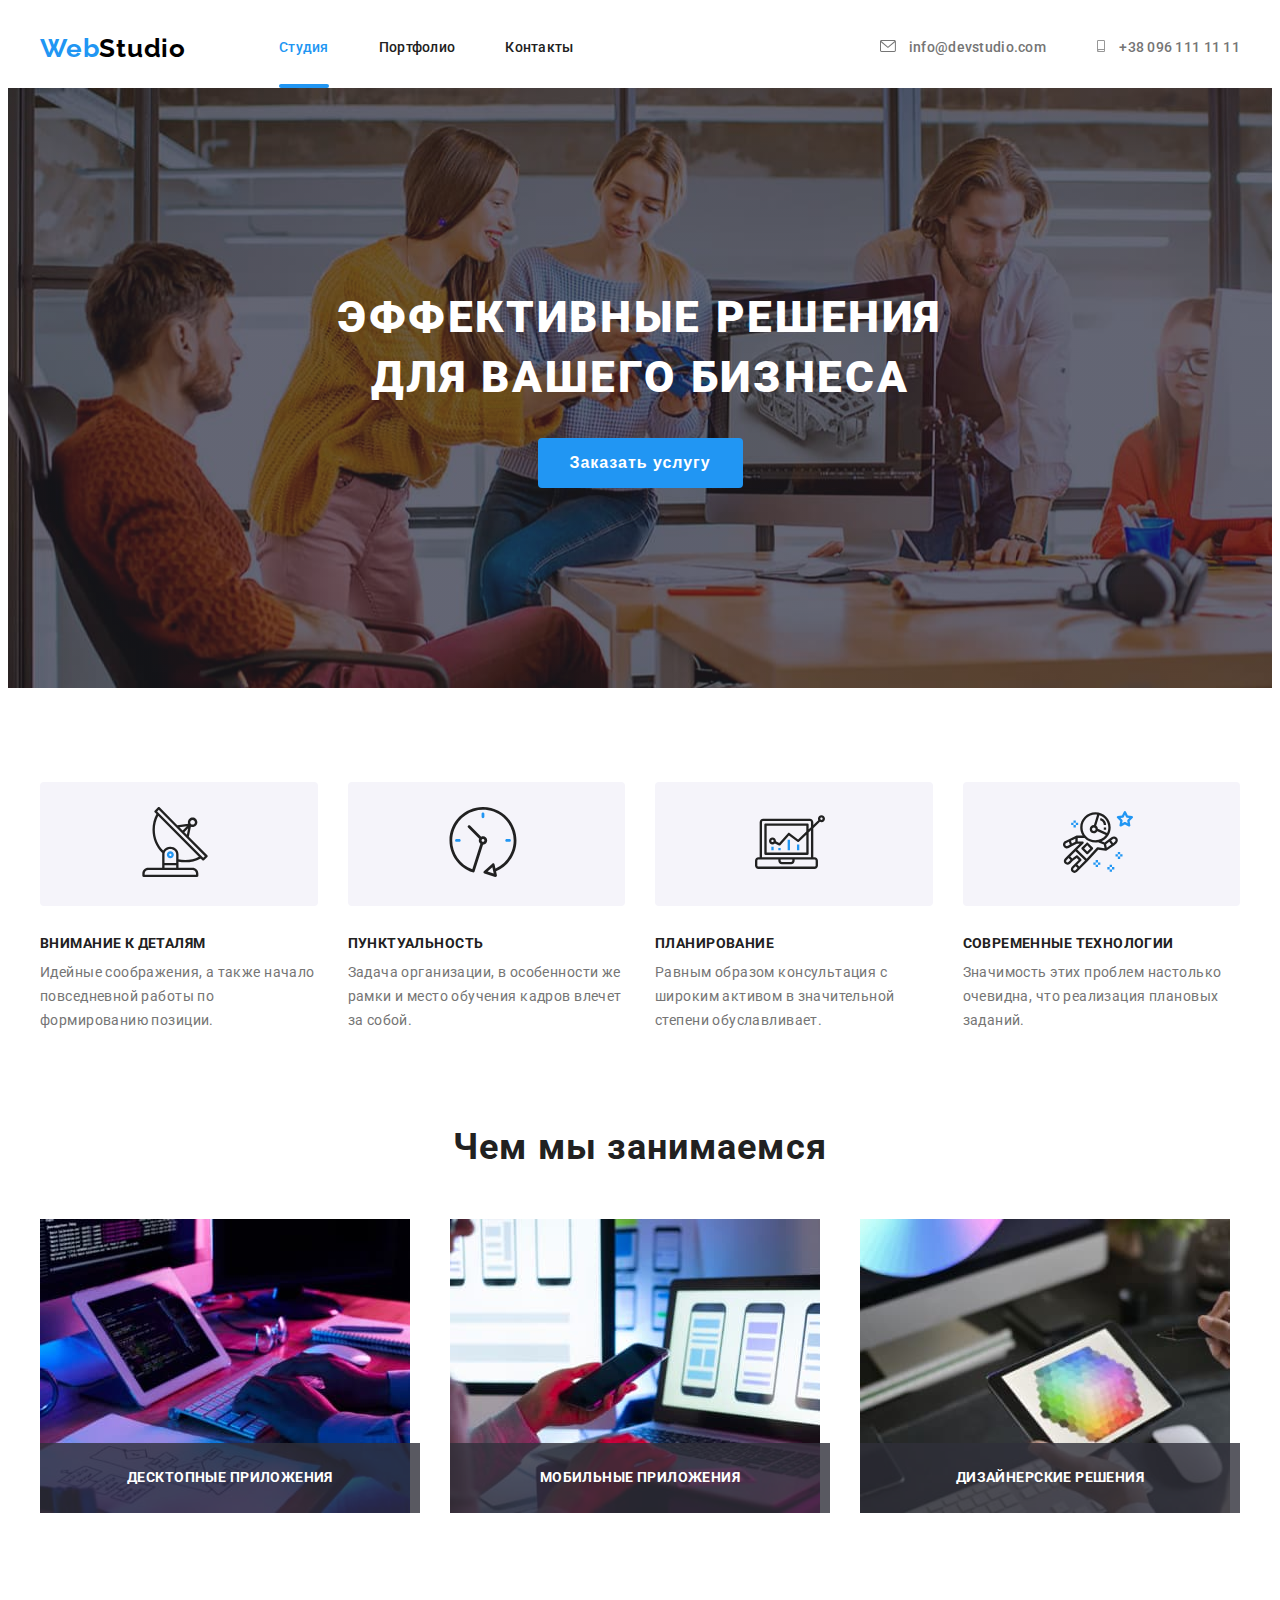
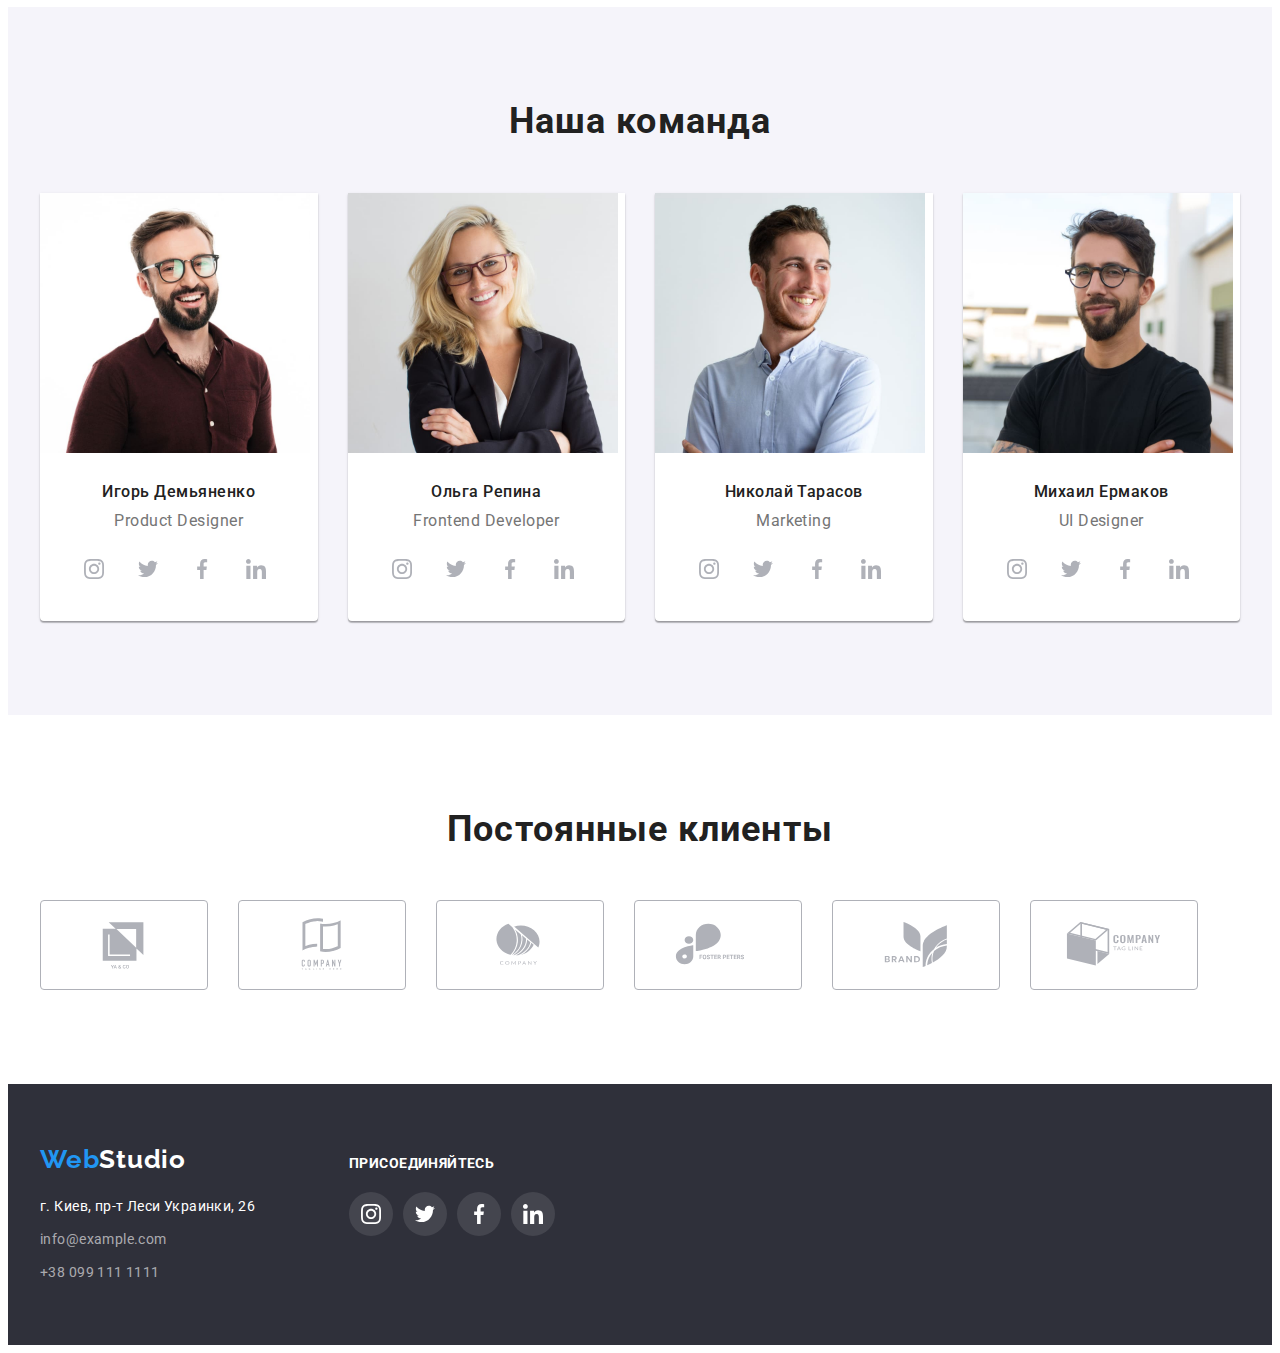
==== commit 736516b0: "all-hw-05" ====
--- a/index.html
+++ b/index.html
@@ -17,27 +17,27 @@
 
 <body>
 
-    <header class="header">
+    <header class="">
         <div class="container header-flex">
             <nav class="navigation">
                 <a class="link logo logo-header" href="" lang="en"><span class="web">Web</span>Studio</a>
                 <ul class="list list-nav">
-                    <li class="list-nav-item"><a class="link nav-link active" href="./index.html">Студия</a></li>
-                    <li class="list-nav-item"><a class="link nav-link" href="./portfolio.html">Портфолио</a></li>
-                    <li class="list-nav-item"><a class="link nav-link" href="">Контакты</a></li>
+                    <li class="list-nav-item"><a class="link nav-link transitions active" href="./index.html">Студия</a></li>
+                    <li class="list-nav-item"><a class="link nav-link transitions" href="./portfolio.html">Портфолио</a></li>
+                    <li class="list-nav-item"><a class="link nav-link transitions" href="">Контакты</a></li>
                 </ul>
             </nav>
             <ul class="list list-contacts">
                 <li class="list-contacts-item">
                     
-                    <a class="link contacts-link" href="mailto:info@devstudio.com">
+                    <a class="link contacts-link transitions" href="mailto:info@devstudio.com">
                         <svg class="contacts-icon" width="16" height="12">
                             <use href="./images/sprite.svg#icon-envelope-1"></use>
                         </svg>
                         info@devstudio.com</a></li>
                 <li class="list-contacts-item">
                     
-                    <a class="link contacts-link" href="tel:+380961111111">
+                    <a class="link contacts-link transitions" href="tel:+380961111111">
                         <svg class="contacts-icon" width="10" height="12">
                             <use href="./images/sprite.svg#icon-smartphone-1"></use>
                         </svg>
@@ -50,7 +50,7 @@
 
         <section class="hero">
             <h1 class="hero-title">Эффективные решения<br> для вашего бизнеса</h1>
-            <button class="order-service" type="button">Заказать услугу</button>
+            <button class="order-service" type="button" data-modal-open>Заказать услугу</button>
         </section>
 
         <section class="section">
@@ -105,14 +105,20 @@
             <div class="container">
                 <h2 class="activities-title">Чем мы занимаемся</h2>
                 <ul class="list list-activities">
-                    <li class="list-activities-item"><img src="./images/whatwearedoing/img1.jpg" alt="Руки, котрорые пишут код"
+                    <li class="list-activities-item">
+                        <img src="./images/whatwearedoing/img1.jpg" alt="Руки, котрорые пишут код"
                             width="370" height="294">
-                    </li>
-                    <li class="list-activities-item"><img src="./images/whatwearedoing/img2.jpg" alt="Проверяют макет сайтя для телефона"
+                        <div class="activities-label">Десктопные приложения</div>    
+                    </li>
+                    <li class="list-activities-item">
+                        <img src="./images/whatwearedoing/img2.jpg" alt="Проверяют макет сайтя для телефона"
                             width="370" height="294">
-                    </li>
-                    <li class="list-activities-item"><img src="./images/whatwearedoing/img3.jpg" alt="Планшет, на котором цветной логотип"
+                        <div class="activities-label">Мобильные приложения</div>
+                    </li>
+                    <li class="list-activities-item">
+                        <img src="./images/whatwearedoing/img3.jpg" alt="Планшет, на котором цветной логотип"
                             width="370" height="294">
+                        <div class="activities-label">Дизайнерские решения</div>
                     </li>
                 </ul>
             </div>
@@ -128,30 +134,30 @@
                         <p class="ourteam-profession" lang="en">Product Designer</p>
                         <ul class="ourteam-social-list list">
                             <li class="ourteam-social-item">
-                                <a class="ourteam-social-link link" href="">
-                                    <svg class="ourteam-social-icon" width="20" height="20">
-                                        <use href="./images/sprite.svg#icon-instagram-2-1"></use>
+                                <a class="ourteam-social-link link transitions" href="">
+                                    <svg class="ourteam-social-icon" width="20" height="20">
+                                        <use class="transitions" href="./images/sprite.svg#icon-instagram-2-1"></use>
                                     </svg>
                                 </a>       
                             </li>
                             <li class="ourteam-social-item">
-                                <a class="ourteam-social-link link" href="">
-                                    <svg class="ourteam-social-icon" width="20" height="20">
-                                        <use href="./images/sprite.svg#icon-twitter-1-1"></use>
-                                    </svg>
-                                </a>
-                            </li>
-                            <li class="ourteam-social-item">
-                                <a class="ourteam-social-link link" href="">
-                                    <svg class="ourteam-social-icon" width="20" height="20">
-                                        <use href="./images/sprite.svg#icon-facebook-1-1"></use>
-                                    </svg>
-                                </a>
-                            </li>
-                            <li class="ourteam-social-item">
-                                <a class="ourteam-social-link link" href="">
-                                    <svg class="ourteam-social-icon" width="20" height="20">
-                                        <use href="./images/sprite.svg#icon-linkedin-1-1"></use>
+                                <a class="ourteam-social-link link transitions" href="">
+                                    <svg class="ourteam-social-icon" width="20" height="20">
+                                        <use class="transitions" href="./images/sprite.svg#icon-twitter-1-1"></use>
+                                    </svg>
+                                </a>
+                            </li>
+                            <li class="ourteam-social-item">
+                                <a class="ourteam-social-link link transitions" href="">
+                                    <svg class="ourteam-social-icon" width="20" height="20">
+                                        <use class="transitions" href="./images/sprite.svg#icon-facebook-1-1"></use>
+                                    </svg>
+                                </a>
+                            </li>
+                            <li class="ourteam-social-item">
+                                <a class="ourteam-social-link link transitions" href="">
+                                    <svg class="ourteam-social-icon" width="20" height="20">
+                                        <use class="transitions" href="./images/sprite.svg#icon-linkedin-1-1"></use>
                                     </svg>
                                 </a>
                             </li>
@@ -163,30 +169,30 @@
                         <p class="ourteam-profession" lang="en">Frontend Developer</p>
                         <ul class="ourteam-social-list list">
                             <li class="ourteam-social-item">
-                                <a class="ourteam-social-link link" href="">
-                                    <svg class="ourteam-social-icon" width="20" height="20">
-                                        <use href="./images/sprite.svg#icon-instagram-2-1"></use>
-                                    </svg>
-                                </a>
-                            </li>
-                            <li class="ourteam-social-item">
-                                <a class="ourteam-social-link link" href="">
-                                    <svg class="ourteam-social-icon" width="20" height="20">
-                                        <use href="./images/sprite.svg#icon-twitter-1-1"></use>
-                                    </svg>
-                                </a>
-                            </li>
-                            <li class="ourteam-social-item">
-                                <a class="ourteam-social-link link" href="">
-                                    <svg class="ourteam-social-icon" width="20" height="20">
-                                        <use href="./images/sprite.svg#icon-facebook-1-1"></use>
-                                    </svg>
-                                </a>
-                            </li>
-                            <li class="ourteam-social-item">
-                                <a class="ourteam-social-link link" href="">
-                                    <svg class="ourteam-social-icon" width="20" height="20">
-                                        <use href="./images/sprite.svg#icon-linkedin-1-1"></use>
+                                <a class="ourteam-social-link link transitions" href="">
+                                    <svg class="ourteam-social-icon" width="20" height="20">
+                                        <use class="transitions" href="./images/sprite.svg#icon-instagram-2-1"></use>
+                                    </svg>
+                                </a>
+                            </li>
+                            <li class="ourteam-social-item">
+                                <a class="ourteam-social-link link transitions" href="">
+                                    <svg class="ourteam-social-icon" width="20" height="20">
+                                        <use class="transitions" href="./images/sprite.svg#icon-twitter-1-1"></use>
+                                    </svg>
+                                </a>
+                            </li>
+                            <li class="ourteam-social-item">
+                                <a class="ourteam-social-link link transitions" href="">
+                                    <svg class="ourteam-social-icon" width="20" height="20">
+                                        <use class="transitions" href="./images/sprite.svg#icon-facebook-1-1"></use>
+                                    </svg>
+                                </a>
+                            </li>
+                            <li class="ourteam-social-item">
+                                <a class="ourteam-social-link link transitions" href="">
+                                    <svg class="ourteam-social-icon" width="20" height="20">
+                                        <use class="transitions" href="./images/sprite.svg#icon-linkedin-1-1"></use>
                                     </svg>
                                 </a>
                             </li>
@@ -198,30 +204,30 @@
                         <p class="ourteam-profession" lang="en">Marketing</p>
                         <ul class="ourteam-social-list list">
                             <li class="ourteam-social-item">
-                                <a class="ourteam-social-link link" href="">
-                                    <svg class="ourteam-social-icon" width="20" height="20">
-                                        <use href="./images/sprite.svg#icon-instagram-2-1"></use>
-                                    </svg>
-                                </a>
-                            </li>
-                            <li class="ourteam-social-item">
-                                <a class="ourteam-social-link link" href="">
-                                    <svg class="ourteam-social-icon" width="20" height="20">
-                                        <use href="./images/sprite.svg#icon-twitter-1-1"></use>
-                                    </svg>
-                                </a>
-                            </li>
-                            <li class="ourteam-social-item">
-                                <a class="ourteam-social-link link" href="">
-                                    <svg class="ourteam-social-icon" width="20" height="20">
-                                        <use href="./images/sprite.svg#icon-facebook-1-1"></use>
-                                    </svg>
-                                </a>
-                            </li>
-                            <li class="ourteam-social-item">
-                                <a class="ourteam-social-link link" href="">
-                                    <svg class="ourteam-social-icon" width="20" height="20">
-                                        <use href="./images/sprite.svg#icon-linkedin-1-1"></use>
+                                <a class="ourteam-social-link link transitions" href="">
+                                    <svg class="ourteam-social-icon" width="20" height="20">
+                                        <use class="transitions" href="./images/sprite.svg#icon-instagram-2-1"></use>
+                                    </svg>
+                                </a>
+                            </li>
+                            <li class="ourteam-social-item">
+                                <a class="ourteam-social-link link transitions" href="">
+                                    <svg class="ourteam-social-icon" width="20" height="20">
+                                        <use class="transitions" href="./images/sprite.svg#icon-twitter-1-1"></use>
+                                    </svg>
+                                </a>
+                            </li>
+                            <li class="ourteam-social-item">
+                                <a class="ourteam-social-link link transitions" href="">
+                                    <svg class="ourteam-social-icon" width="20" height="20">
+                                        <use class="transitions" href="./images/sprite.svg#icon-facebook-1-1"></use>
+                                    </svg>
+                                </a>
+                            </li>
+                            <li class="ourteam-social-item">
+                                <a class="ourteam-social-link link transitions" href="">
+                                    <svg class="ourteam-social-icon" width="20" height="20">
+                                        <use class="transitions" href="./images/sprite.svg#icon-linkedin-1-1"></use>
                                     </svg>
                                 </a>
                             </li>
@@ -233,30 +239,30 @@
                         <p class="ourteam-profession" lang="en">UI Designer</p>
                         <ul class="ourteam-social-list list">
                             <li class="ourteam-social-item">
-                                <a class="ourteam-social-link link" href="">
-                                    <svg class="ourteam-social-icon" width="20" height="20">
-                                        <use href="./images/sprite.svg#icon-instagram-2-1"></use>
-                                    </svg>
-                                </a>
-                            </li>
-                            <li class="ourteam-social-item">
-                                <a class="ourteam-social-link link" href="">
-                                    <svg class="ourteam-social-icon" width="20" height="20">
-                                        <use href="./images/sprite.svg#icon-twitter-1-1"></use>
-                                    </svg>
-                                </a>
-                            </li>
-                            <li class="ourteam-social-item">
-                                <a class="ourteam-social-link link" href="">
-                                    <svg class="ourteam-social-icon" width="20" height="20">
-                                        <use href="./images/sprite.svg#icon-facebook-1-1"></use>
-                                    </svg>
-                                </a>
-                            </li>
-                            <li class="ourteam-social-item">
-                                <a class="ourteam-social-link link" href="">
-                                    <svg class="ourteam-social-icon" width="20" height="20">
-                                        <use href="./images/sprite.svg#icon-linkedin-1-1"></use>
+                                <a class="ourteam-social-link link transitions" href="">
+                                    <svg class="ourteam-social-icon" width="20" height="20">
+                                        <use class="transitions" href="./images/sprite.svg#icon-instagram-2-1"></use>
+                                    </svg>
+                                </a>
+                            </li>
+                            <li class="ourteam-social-item">
+                                <a class="ourteam-social-link link transitions" href="">
+                                    <svg class="ourteam-social-icon" width="20" height="20">
+                                        <use class="transitions" href="./images/sprite.svg#icon-twitter-1-1"></use>
+                                    </svg>
+                                </a>
+                            </li>
+                            <li class="ourteam-social-item">
+                                <a class="ourteam-social-link link transitions" href="">
+                                    <svg class="ourteam-social-icon" width="20" height="20">
+                                        <use class="transitions" href="./images/sprite.svg#icon-facebook-1-1"></use>
+                                    </svg>
+                                </a>
+                            </li>
+                            <li class="ourteam-social-item">
+                                <a class="ourteam-social-link link transitions" href="">
+                                    <svg class="ourteam-social-icon" width="20" height="20">
+                                        <use class="transitions" href="./images/sprite.svg#icon-linkedin-1-1"></use>
                                     </svg>
                                 </a>
                             </li>
@@ -271,44 +277,44 @@
                 <h2 class="clients-title">Постоянные клиенты</h2>
                 <ul class="clients-list list">
                     <li class="clients-list-item">
-                        <a class="clients-link link" href="">
-                            <svg class="clients-icon" width="106" height="60">
-                                <use href="./images/sprite.svg#icon-Logo-6"></use>
-                            </svg>
-                        </a>
-                    </li>
-                    <li class="clients-list-item">
-                        <a class="clients-link link" href="">
-                            <svg class="clients-icon" width="106" height="60">
-                                <use href="./images/sprite.svg#icon-Logo-1-1"></use>
-                            </svg>
-                        </a>
-                    </li>
-                    <li class="clients-list-item">
-                        <a class="clients-link link" href="">
-                            <svg class="clients-icon" width="106" height="60">
-                                <use href="./images/sprite.svg#icon-Logo-2-1"></use>
-                            </svg>
-                        </a>
-                    </li>
-                    <li class="clients-list-item">
-                        <a class="clients-link link" href="">
-                            <svg class="clients-icon" width="106" height="60">
-                                <use href="./images/sprite.svg#icon-Logo-3-1"></use>
-                            </svg>
-                        </a>
-                    </li>
-                    <li class="clients-list-item">
-                        <a class="clients-link link" href="">
-                            <svg class="clients-icon" width="106" height="60">
-                                <use href="./images/sprite.svg#icon-Logo-4-1"></use>
-                            </svg>
-                        </a>
-                    </li>
-                    <li class="clients-list-item">
-                        <a class="clients-link link" href="">
-                            <svg class="clients-icon" width="106" height="60">
-                                <use href="./images/sprite.svg#icon-Logo-5-1"></use>
+                        <a class="clients-link link transitions" href="">
+                            <svg class="clients-icon" width="106" height="60">
+                                <use class="transitions" href="./images/sprite.svg#icon-Logo-6"></use>
+                            </svg>
+                        </a>
+                    </li>
+                    <li class="clients-list-item">
+                        <a class="clients-link link transitions" href="">
+                            <svg class="clients-icon" width="106" height="60">
+                                <use class="transitions" href="./images/sprite.svg#icon-Logo-1-1"></use>
+                            </svg>
+                        </a>
+                    </li>
+                    <li class="clients-list-item">
+                        <a class="clients-link link transitions" href="">
+                            <svg class="clients-icon" width="106" height="60">
+                                <use class="transitions" href="./images/sprite.svg#icon-Logo-2-1"></use>
+                            </svg>
+                        </a>
+                    </li>
+                    <li class="clients-list-item">
+                        <a class="clients-link link transitions" href="">
+                            <svg class="clients-icon" width="106" height="60">
+                                <use class="transitions" href="./images/sprite.svg#icon-Logo-3-1"></use>
+                            </svg>
+                        </a>
+                    </li>
+                    <li class="clients-list-item">
+                        <a class="clients-link link transitions" href="">
+                            <svg class="clients-icon" width="106" height="60">
+                                <use class="transitions" href="./images/sprite.svg#icon-Logo-4-1"></use>
+                            </svg>
+                        </a>
+                    </li>
+                    <li class="clients-list-item">
+                        <a class="clients-link link transitions" href="">
+                            <svg class="clients-icon" width="106" height="60">
+                                <use class="transitions" href="./images/sprite.svg#icon-Logo-5-1"></use>
                             </svg>
                         </a>
                     </li>
@@ -342,28 +348,28 @@
             <h3 class="webstudio-social-title">Присоединяйтесь</h3>
             <ul class="webstudio-social-list list">
                 <li class="webstudio-social-item">
-                    <a class="webstudio-social-link link" href="">
+                    <a class="webstudio-social-link link transitions" href="">
                         <svg class="webstudio-social-icon" width="20" height="20">
                             <use href="./images/sprite.svg#icon-instagram-2-1"></use>
                         </svg>
                     </a>
                 </li>
                 <li class="webstudio-social-item">
-                    <a class="webstudio-social-link link" href="">
+                    <a class="webstudio-social-link link transitions" href="">
                         <svg class="webstudio-social-icon" width="20" height="20">
                             <use href="./images/sprite.svg#icon-twitter-1-1"></use>
                         </svg>
                     </a>
                 </li>
                 <li class="webstudio-social-item">
-                    <a class="webstudio-social-link link" href="">
+                    <a class="webstudio-social-link link transitions" href="">
                         <svg class="webstudio-social-icon" width="20" height="20">
                             <use href="./images/sprite.svg#icon-facebook-1-1"></use>
                         </svg>
                     </a>
                 </li>
                 <li class="webstudio-social-item">
-                    <a class="webstudio-social-link link" href="">
+                    <a class="webstudio-social-link link transitions" href="">
                         <svg class="webstudio-social-icon" width="20" height="20">
                             <use href="./images/sprite.svg#icon-linkedin-1-1"></use>
                         </svg>
@@ -373,7 +379,17 @@
         </div>
         </div>
     </footer>
-
-    
+    <div class="backdrop is-hidden" data-modal>
+        <div class="modal-window">
+            <button class="modal-button" type="button" data-modal-close>
+                <svg class="modal-icon" width="18" height="18">
+                    <use href="./images/sprite.svg#icon-close-black-opt"></use>
+                </svg>
+            </button>
+
+        </div>
+    </div>
+
+<script src="./js/modal.js"></script>
 </body>
 </html>--- a/css/styles.css
+++ b/css/styles.css
@@ -141,7 +141,26 @@
 }
 
 a.active {
+  position: relative;
   color: var(--accent-color);
+}
+
+a.active::after {
+  content: '';
+  display: block;
+  position: absolute;
+  left: 0;
+  bottom: 0;
+  width: 100%;
+  height: 4px;
+  background-color: var(--accent-color);
+  border-radius: 2px;
+}
+
+.transitions {
+  transition-property: background-color, color, box-shadow, fill, border-color;
+  transition-duration: 250ms;
+  transition-timing-function: cubic-bezier(0.4, 0, 0.2, 1);
 }
 
 /*------------main---section-hero-------------*/
@@ -233,8 +252,26 @@
 }
 
 .list-activities-item {
+  position: relative;
   flex-basis: calc(100% / 3 - 30px);
   margin-right: 30px;
+}
+
+.activities-label {
+  position: absolute;
+  width: 100%;
+  left: 0;
+  bottom: 0;
+  padding-top: 27px;
+  padding-bottom: 27px;
+  font-weight: 700;
+  font-size: 14px;
+  line-height: 1.14;
+  text-align: center;
+  letter-spacing: 0.03em;
+  text-transform: uppercase;
+  color: var(--darkbg-text-color);
+  background-color: rgba(47, 48, 58, 0.8);
 }
 
 .activities-title,
@@ -311,8 +348,8 @@
 
 .ourteam-social-link:hover,
 .ourteam-social-link:focus,
-.ourteam-social-icon:hover,
-.ourteam-social-icon:focus {
+.ourteam-social-link:hover use,
+.ourteam-social-link:focus use {
   background-color: var(--accent-color);
   fill: var(--darkbg-text-color);
 }
@@ -341,8 +378,8 @@
 
 .clients-link:hover,
 .clients-link:focus,
-.clients-icon:hover,
-.clients-icon:focus {
+.clients-link:hover use,
+.clients-link:focus use {
   border-color: var(--accent-color);
   fill: var(--accent-color);
 }
@@ -374,6 +411,8 @@
 .portfolio-button:focus {
   background-color: var(--accent-color);
   color: var(--darkbg-text-color);
+  box-shadow: 0px 3px 1px rgba(0, 0, 0, 0.1), 0px 1px 2px rgba(0, 0, 0, 0.08),
+    0px 2px 2px rgba(0, 0, 0, 0.12);
 }
 
 .portfolio-works {
@@ -388,6 +427,42 @@
   flex-basis: calc(100% / 3 - 30px);
   margin-right: 30px;
   margin-bottom: 30px;
+}
+
+.works-link {
+  display: block;
+}
+
+.works-link:hover,
+.works-link:focus {
+  box-shadow: 0px 1px 1px rgba(0, 0, 0, 0.12), 0px 4px 4px rgba(0, 0, 0, 0.06),
+    1px 4px 6px rgba(0, 0, 0, 0.16);
+}
+
+.works-link:hover .works-overlay,
+.works-link:focus .works-overlay {
+  top: 0;
+}
+
+.card-thumb {
+  position: relative;
+  overflow: hidden;
+}
+
+.works-overlay {
+  position: absolute;
+  width: 100%;
+  height: 100%;
+  left: 0;
+  top: 100%;
+  overflow: auto;
+  padding: 63px 24px;
+  font-weight: 400;
+  font-size: 18px;
+  line-height: 1.56;
+  color: var(--darkbg-text-color);
+  background-color: rgba(33, 150, 243, 0.9);
+  transition: top 250ms cubic-bezier(0.4, 0, 0.2, 1);
 }
 
 .card-text {
@@ -416,11 +491,6 @@
 
 /*------------footer-styles--------*/
 
-/* .footer {
-  padding-top: 60px;
-  padding-bottom: 60px;
-} */
-
 .footer-flexcont {
   display: flex;
 }
@@ -493,3 +563,47 @@
 .webstudio-social-link:focus {
   background-color: var(--accent-color);
 }
+
+/*-------------backdrop---and---modal-window---------*/
+
+.backdrop {
+  position: fixed;
+  top: 0;
+  left: 0;
+  width: 100vw;
+  height: 100vh;
+  background-color: rgba(0, 0, 0, 0.2);
+}
+
+.modal-window {
+  position: absolute;
+  top: 50%;
+  left: 50%;
+  width: 528px;
+  min-height: 581px;
+  transform: translate(-50%, -50%);
+  background-color: #ffffff;
+  box-shadow: 0px 1px 3px rgba(0, 0, 0, 0.12), 0px 1px 1px rgba(0, 0, 0, 0.14),
+    0px 2px 1px rgba(0, 0, 0, 0.2);
+  border-radius: 4px;
+}
+
+.modal-button {
+  display: block;
+  position: absolute;
+  top: 8px;
+  right: 8px;
+  padding: 6px;
+  background: #ffffff;
+  border: 1px solid rgba(0, 0, 0, 0.1);
+  border-radius: 50%;
+}
+
+.modal-icon {
+  display: block;
+}
+.is-hidden {
+  opacity: 0;
+  pointer-events: none;
+  visibility: hidden;
+}
